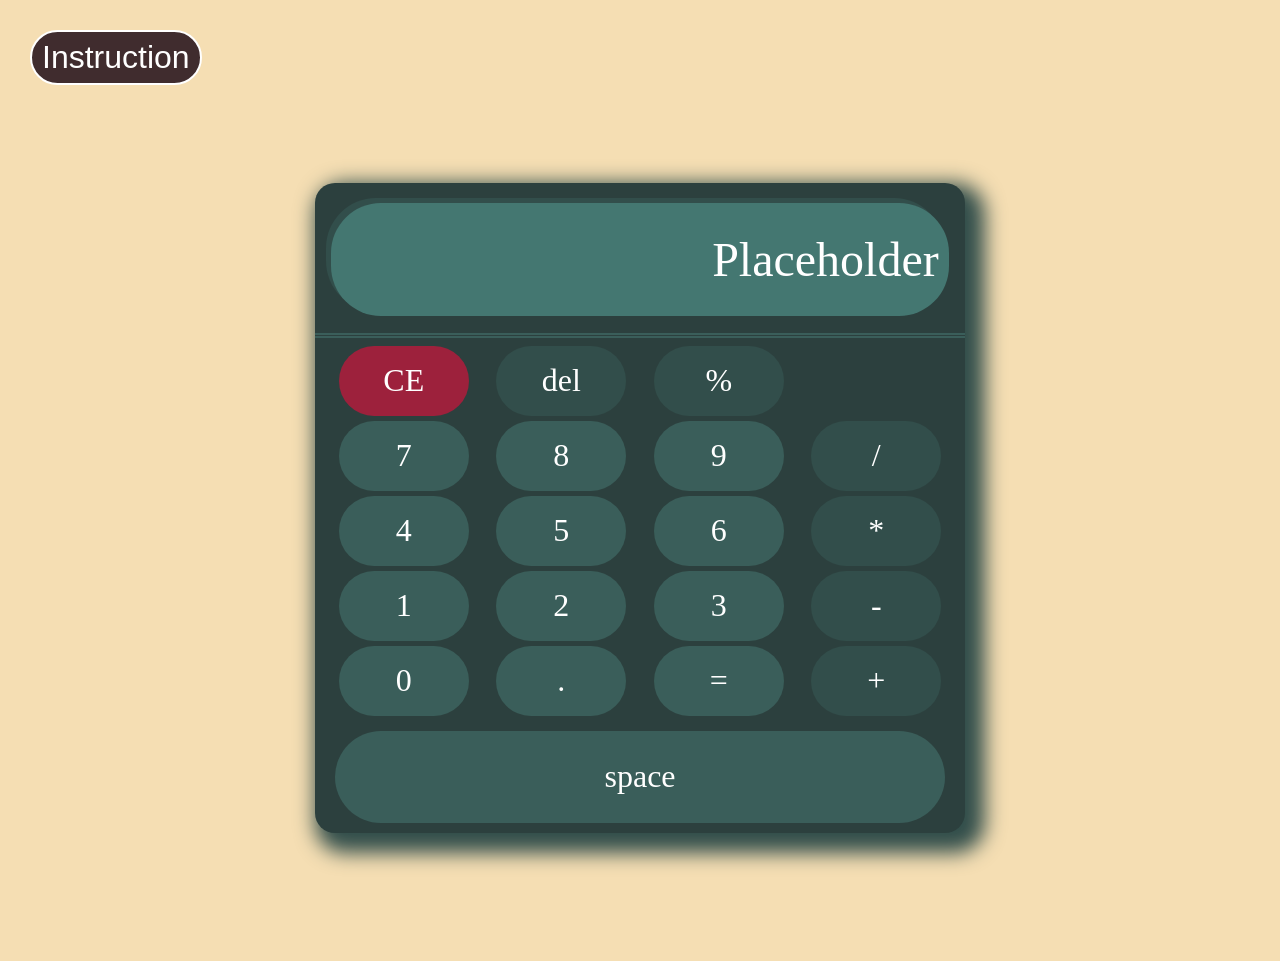
==== calculator.html @ 7ceb98d0 "feat: reverse polish notation calculator with image and audio joke. Working basic calculations" ====
<!DOCTYPE <!DOCTYPE html>

<html>
    <head>
        <meta charset="utf-8">
        <title>Calculator</title>
        <meta name="viewport" content="width=device-width, initial-scale=1">
        <link rel="stylesheet" href="styles.css">
    </head>
    <body>
        <div id=""instruction-box>
            <button id="show-instruction">Instruction</button>
            <div id="instruction-container">
                <div id="instruction-value">
                    <h2> Hello</h2>
                    <p>This is user manual for calculator!</p>
                    <div id="leave-instruction">X</div>
                </div>
            </div>
        </div>
        <div id="calculator-box">
            <div  id="screen">
                <p id="calculation">Placeholder</p>
            </div>
            <span class="separator"></span>
            <div id="buttons-container">
                <div id="CE" class="numbers">CE</div>
                <div id="del" class="numbers operations">del</div>
                <div id="%" class="numbers operations">%</div>
                <div></div>

                <div id="7" class="numbers">7</div>
                <div id="8" class="numbers">8</div>
                <div id="9" class="numbers">9</div>
                <div id="/" class="numbers operations">/</div>

                <div id="4" class="numbers">4</div>
                <div id="5" class="numbers">5</div>
                <div id="6" class="numbers">6</div>
                <div id="*" class=" numbers operations">*</div>

                <div id="1" class="numbers">1</div>
                <div id="2" class="numbers">2</div>
                <div id="3" class="numbers">3</div>
                <div id="-" class="numbers operations">-</div>
                
                <div id="0" class="numbers">0</div>
                <div id="." class="numbers">.</div>
                <div id="=" class="numbers equals">=</div>
                <div id="+" class="numbers operations">+</div>

                <div id="space" class="numbers">space</div>


            </div>
        </div>
        <img id="joke">
        <audio id="audio">
            <source id="joke-source" type="audio/mpeg">
        </audio>
        
        <script src="calculator_fun.js"></script>
    </body>
</html>
---- styles.css ----
* {
    margin: 0;
    padding: 0;
    box-sizing: border-box;
}
@font-face {
    font-family: "Black Ops One";
    src: url("Black_Ops_One/BlackOpsOne-Regular.ttf")
}

:root {
    --number-color: #3A5E5A;
    --operations-color: #324e4b;
    --background: #2C403E;
    --hover: #447771;
    --contrast: #402C2E;
    --clicked: 5px solid #4b8f87;
}


body {
    background-color: wheat;
}

#calculator-box {
    position: relative;
    width: 650px;
    height: 650px;
    margin: 10% auto;
    background-color: var(--background);
    display: flex;
    justify-content: center;
    box-shadow: 10px 10px 20px 10px var(--operations-color);
    border-radius: 20px;
}

#screen {
    position: absolute;
    display: flex;
    top: 0;
    width: 95%;
    height: calc(25% - 50px);
    margin-top: 20px;
    background-color: var(--hover);
    border-radius: 50px;
    justify-content: flex-end;
    box-shadow: -5px -5px var(--operations-color);

}

#buttons-container {
    position: absolute;
    display: grid;
    height: 75%;
    width: 100%;
    grid-template-columns: 1fr 1fr 1fr 1fr;
    grid-template-rows: 1fr 1fr 1fr 1fr 1fr 4fr;
    bottom: 0;
    justify-items: center;
    row-gap: 5px;
    padding: 10px;
    margin-bottom: 10px;
    
}

#space {
    width: calc(100% - 20px);
    height: 100%;
    grid-row: 6;
    grid-column: 1 / -1;
    display: flex;
    margin: 10px;
    border-radius: 50px;
    justify-content: center;
    align-items: center;
    font-size: 2rem;
    color: white;
    font-family: "Black Ops One";
    background-color: var(--number-color);
}

.numbers, .operations, #CE {
    display: flex;
    justify-content: center;
    align-items: center;
    font-size: 2rem;
    font-family: "Black Ops One";
    border-radius: 50px;
    width: 130px;
    height: 70px;
    color: white;
}

.numbers {
    background-color: var(--number-color);
}

.operations {
    background-color: var(--operations-color);
}

#CE {
    background-color: #9d213c;
}

.numbers:hover, .operations:hover, #space:hover, #CE:hover {
    background-color: var(--hover);
    cursor: pointer;
}

.numbers:active {
    border: var(--clicked)
}

#calculation {
    display: flex;
    flex-direction: row;
    font-size: 3rem;
    color: white;
    align-items: center;
    margin-right: 10px;
    overflow: auto;
    white-space: nowrap;
}

#joke {
    display: none;
    position: fixed;
    top: 0;
    left: 0;
    width: 100vw;
    height: 100vh
}

.separator {
    position: absolute;
    border-width: 5px;
    border-style: double none none none;
    border-color: var(--number-color);
    width: 100%;
    height: 0;
    top: 150px;
}

#instruction-container{
    display: none;
    position: fixed;
    top: 0;
    left: 0;
    width: 100vw;
    height: 100vh;
    background-color: rgba(122, 153, 107, 0.7);
    z-index: 100;
}

#instruction-value {
    position: relative;
    width: 80vw;
    height: 80vh;
    border: 2px solid red;
    margin: auto;
}

#leave-instruction {
    position: absolute;
    color: red;
    border: 2px solid var(--contrast);
    top: 20px;
    right: 20px;
    font-size: 2rem;
    cursor:pointer;
}

#show-instruction {
    position: relative;
    font-size: 2rem;
    top: 30px;
    left: 30px;
    padding: 7px 10px;
    background-color: var(--contrast);
    color: white;
    border-radius: 50px;
    border: 2px solid white;
    animation-name: rotating;
    animation-duration: 5s;
    animation-timing-function: linear;
    animation-play-state: paused;
    animation-iteration-count: infinite;
    animation-fill-mode: none;
}

#show-instruction:hover {
    background-color: var(--hover);
}

@keyframes rotating {
    0% {
        transform: rotate(0) scale(1);
    }
    25% {
        transform: rotate(5deg) scale(1.2);
    } 
    50% {
        transform: rotate(-5deg) scale(1);
    }
    75% {
        transform: rotate(5deg) scale(1.2);
    }
    100% {
        transform: rotate(0) scale(1)
    }
}
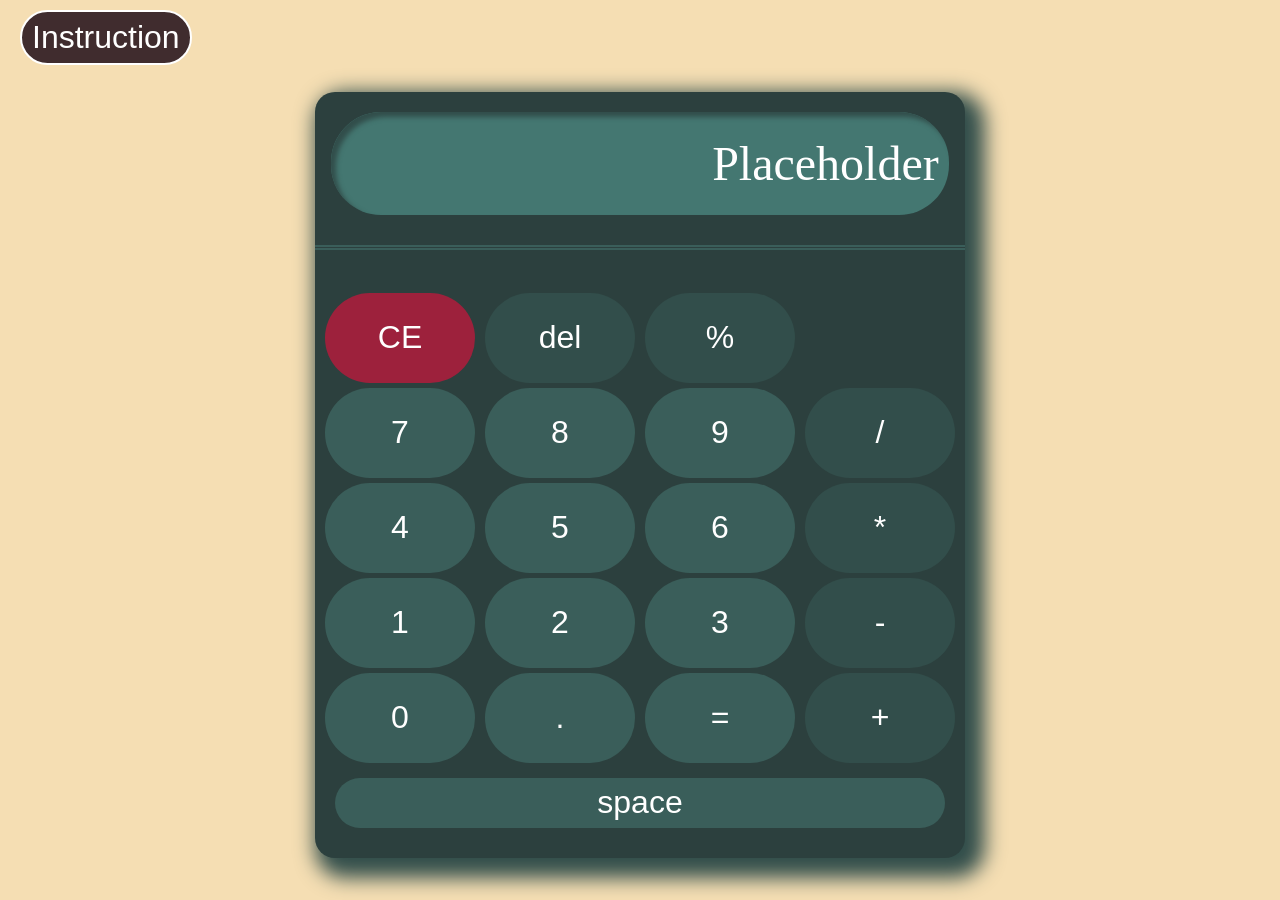
==== commit e3f67001: "feat: calculator instruction and % implementation" ====
--- a/calculator.html
+++ b/calculator.html
@@ -12,8 +12,42 @@
             <button id="show-instruction">Instruction</button>
             <div id="instruction-container">
                 <div id="instruction-value">
-                    <h2> Hello</h2>
-                    <p>This is user manual for calculator!</p>
+                    <h2>Reverse Polish Notation Calculator Instruction</h2>
+                    <h3>Introduction</h3>
+                    <p>Reverse Polish Notation (RPN) is a method for representing mathematical expresions in which the operator symbol is placed after the operands being operated on.
+                        Strong side of this method is the fact, that it eliminates the need to use parentheses. User is responsible for correctly typing in calculation. Using this type of calculator is simple, but requires some understanding and practice. This instruction aims to explain how to use Reverse Polish Notation Calculator. For more information go to <a target="_blank" href="https://en.wikipedia.org/wiki/Reverse_Polish_notation">this website</a>.
+                    </p>
+                    <h3>The idea</h3>
+                    <p>While using this calculator, you won't be using parentesies. Instead, Reverse Polish Notation introduces spaces as number separator. <span class="strong">You should put space after every seprate number. Putting space after operand is not nessecery but not wrong.</span>
+                    The main idea of RPN is that operation is always between two numbers and this calculator assumes that. Next important thing is operand placement. Operand goes always <span class="strong">after</span> numbers, on which operation is performed. Please see examples below to visualize calculator usage.</p>
+                    <h3>Examples</h3>
+                    <p>Simple addition of two numbers:</p>
+                    <div class="example">
+                        <p class="classic">5 + 5 + 3</p>
+                        <span class="arrow">&rarr;</span>
+                        <p class="solution">5 5 3 ++</p>
+                    </div>
+                    <p>The rest of the operation adequately.</p>
+
+                    <p>Priority of operations:</p>
+                    <div class="example">
+                        <p class="classic"> 10 - 5 * 2</p>
+                        <span class="arrow">&rarr;</span>
+                        <p class="solution">10 5 2 *-</p>
+                    </div>
+
+                    <p>Using parenthesies:</p>
+                    <div class="example">
+                        <p class="classic">100 - (25 + 5) / 6</p>
+                        <span class="arrow">&rarr;</span>
+                        <p class="solution">100 25 5 + 6 /-</p>
+                    </div>
+                    <h3>Summary</h3>
+                    <ul>
+                        <li>There are no parenthesies, instead RPN introduces spaces as separators,</li>
+                        <li>Operations are performed between two numbers (except percent sign),</li>
+                        <li>Operand always goes after numbers on which operation is performed.</li>
+                    </ul>
                     <div id="leave-instruction">X</div>
                 </div>
             </div>
--- a/styles.css
+++ b/styles.css
@@ -14,58 +14,74 @@
     --background: #2C403E;
     --hover: #447771;
     --contrast: #402C2E;
+    --contrast-background: #CFB9BB;
+    --contrast-light: #E2D5D6;
     --clicked: 5px solid #4b8f87;
 }
 
 
 body {
     background-color: wheat;
+    display: flex;
+    flex-direction: column;
+    align-items: center;
+    justify-content: center;
+    min-height: 100vh;
 }
 
 #calculator-box {
     position: relative;
+    /*
     width: 650px;
     height: 650px;
-    margin: 10% auto;
+    */
+    width: 80%;
+    max-width: 650px;
+    max-height: 800px;
+    margin: 50px auto 0 auto;
     background-color: var(--background);
     display: flex;
     justify-content: center;
+    align-items: center;
+    flex-direction: column;
     box-shadow: 10px 10px 20px 10px var(--operations-color);
     border-radius: 20px;
+    padding-bottom: 10px;
 }
 
 #screen {
-    position: absolute;
-    display: flex;
-    top: 0;
+    position: relative;
+    display: flex;
     width: 95%;
-    height: calc(25% - 50px);
+    aspect-ratio: 6 / 1;
+    background-color: var(--hover);
+    border-radius: 50px;
+    justify-content: flex-end;
     margin-top: 20px;
-    background-color: var(--hover);
-    border-radius: 50px;
-    justify-content: flex-end;
-    box-shadow: -5px -5px var(--operations-color);
+    box-shadow: inset 5px 5px 5px var(--operations-color);
 
 }
 
 #buttons-container {
-    position: absolute;
+    position: relative;
     display: grid;
-    height: 75%;
     width: 100%;
-    grid-template-columns: 1fr 1fr 1fr 1fr;
-    grid-template-rows: 1fr 1fr 1fr 1fr 1fr 4fr;
-    bottom: 0;
+    grid-template-columns: repeat(4, 1fr);
+    grid-template-rows: repeat(6, auto);
     justify-items: center;
     row-gap: 5px;
+    column-gap: 10px;
     padding: 10px;
-    margin-bottom: 10px;
-    
+    margin-top: 20px;
+    padding-top: 5%;
 }
 
 #space {
     width: calc(100% - 20px);
+    /*
     height: 100%;
+    */
+    height: 50px;
     grid-row: 6;
     grid-column: 1 / -1;
     display: flex;
@@ -73,9 +89,9 @@
     border-radius: 50px;
     justify-content: center;
     align-items: center;
-    font-size: 2rem;
+    font-size: clamp(1rem, 4vw, 2rem);
     color: white;
-    font-family: "Black Ops One";
+    font-family: "Black Ops One", sans-serif;
     background-color: var(--number-color);
 }
 
@@ -83,12 +99,19 @@
     display: flex;
     justify-content: center;
     align-items: center;
-    font-size: 2rem;
-    font-family: "Black Ops One";
-    border-radius: 50px;
+    font-size: clamp(1rem, 4vw, 2rem);
+    font-family: "Black Ops One", sans-serif;
+    border-radius: 50px;
+    /*
     width: 130px;
     height: 70px;
+    */
+    width: 100%;
+    height: 100%;
+    aspect-ratio: 5 / 3;
     color: white;
+    flex-basis: auto;
+
 }
 
 .numbers {
@@ -115,7 +138,7 @@
 #calculation {
     display: flex;
     flex-direction: row;
-    font-size: 3rem;
+    font-size: clamp(1rem, 4vw, 3rem);
     color: white;
     align-items: center;
     margin-right: 10px;
@@ -133,13 +156,14 @@
 }
 
 .separator {
-    position: absolute;
+    position: relative;
     border-width: 5px;
     border-style: double none none none;
     border-color: var(--number-color);
     width: 100%;
     height: 0;
-    top: 150px;
+    top: 30px;
+    margin-bottom: 20px;
 }
 
 #instruction-container{
@@ -149,22 +173,127 @@
     left: 0;
     width: 100vw;
     height: 100vh;
-    background-color: rgba(122, 153, 107, 0.7);
+    background-color: rgba(29, 33, 27, 0.7);
     z-index: 100;
+    overflow-y: auto;
 }
 
 #instruction-value {
     position: relative;
-    width: 80vw;
-    height: 80vh;
-    border: 2px solid red;
+    width: 90vw;
+    height: auto;
+    box-shadow: inset 0 0 10px 5px rgba(29, 33, 27, 0.7);
     margin: auto;
+    padding: 40px;
+    background-color: var(--contrast-background);
+    color: var(--contrast)
+}
+
+h2 {
+    text-align: center;
+    text-decoration: underline;
+    margin-top: 20px;
+    margin-bottom: 40px;
+}
+
+h3:first-of-type {
+    margin-top: 0;
+}
+
+h3 {
+    margin-top: 20px;
+    margin-bottom: 20px;
+}
+p:has(+ .example) {
+    text-align: center;
+    text-shadow: 2px 2px 10px #2C403E;
+}
+
+.example:first-of-type + p {
+    margin-bottom: 20px;
+}
+
+a {
+    font-weight: bold;
+    color: var(--hover)
+}
+
+.strong {
+    font-weight: bold;
+}
+
+
+ul {
+    list-style-type: none;
+    list-style-position: inside;
+    display: flex;
+    justify-content: center;
+    flex-direction: column;
+    padding: 20px 40px;
+    text-align: left;
+    margin: 0 30px;
+    box-shadow: inset 0 0 10px 5px var(--contrast-background);
+    background-color: var(--contrast-light);
+    border-radius: 40px;
+    transition: transform 1s;
+}
+
+ul:hover {
+    transform: scale(1.1);
+}
+
+li::before {
+    content: "\0261B";
+    font-size: 2rem;
+    display: inline-block;
+    vertical-align: middle;
+    margin-right: 10px;
+}
+
+#instruction-value > p:first-of-type, #instruction-value > p:nth-of-type(2) {
+    background-color: var(--contrast-background);
+    padding: 20px 30px;
+    border-radius: 50px;
+    text-align: justify;
+    box-shadow: inset -5px -5px 10px var(--contrast), inset 5px 5px 10px var(--contrast-light)
+}
+
+.example {
+    display: flex;
+    flex-direction: row;
+    justify-content: space-evenly;
+    padding: 30px 0;
+}
+
+.classic {
+    background-color: #a08a8a;
+}
+
+.classic, .solution, .arrow{
+    display: flex;
+    width: 180px;
+    height: 40px;
+    justify-content: center;
+    align-items: center;
+    font-family: "Black Ops One", sans-serif;
+}
+
+.classic, .solution {
+    border: 4px double var(--contrast);
+}
+
+.solution {
+    background-color: #9fd9b3;
+}
+
+
+.arrow {
+    font-size: 2.5rem;
 }
 
 #leave-instruction {
     position: absolute;
     color: red;
-    border: 2px solid var(--contrast);
     top: 20px;
     right: 20px;
     font-size: 2rem;
@@ -172,15 +301,16 @@
 }
 
 #show-instruction {
-    position: relative;
+    position: absolute;
+    top: 10px;
+    left: 20px;
     font-size: 2rem;
-    top: 30px;
-    left: 30px;
     padding: 7px 10px;
     background-color: var(--contrast);
     color: white;
     border-radius: 50px;
     border: 2px solid white;
+
     animation-name: rotating;
     animation-duration: 5s;
     animation-timing-function: linear;
